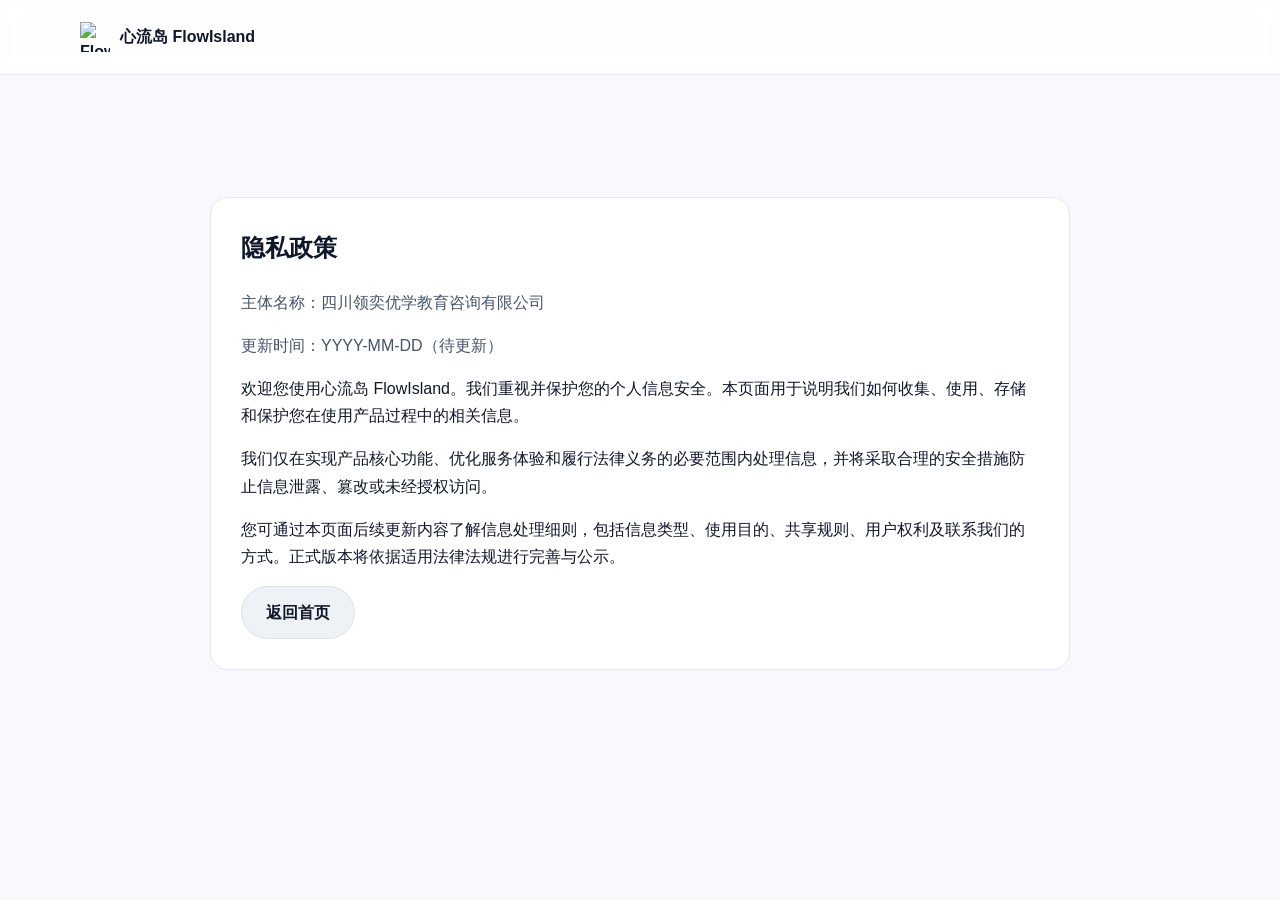
==== privacy.html @ bd2b7c7b "deploy: replace site with new FlowIsland static pages" ====
<!doctype html>
<html lang="zh-CN">
  <head>
    <meta charset="UTF-8" />
    <meta name="viewport" content="width=device-width, initial-scale=1.0" />
    <title>隐私政策 - 心流岛 FlowIsland</title>
    <meta name="description" content="心流岛 FlowIsland 隐私政策页面。" />
    <link rel="icon" type="image/svg+xml" href="assets/favicon.svg" />
    <link rel="stylesheet" href="style.css" />
  </head>
  <body>
    <header class="site-header">
      <div class="container nav-wrap">
        <a class="brand" href="index.html">
          <img src="assets/logo-mark.svg" alt="FlowIsland 标识" />
          <span>心流岛 FlowIsland</span>
        </a>
      </div>
    </header>

    <main class="doc-main section">
      <div class="container narrow">
        <article class="doc-card">
          <h1>隐私政策</h1>
          <p class="doc-meta">主体名称：四川领奕优学教育咨询有限公司</p>
          <p class="doc-meta">更新时间：YYYY-MM-DD（待更新）</p>
          <p>欢迎您使用心流岛 FlowIsland。我们重视并保护您的个人信息安全。本页面用于说明我们如何收集、使用、存储和保护您在使用产品过程中的相关信息。</p>
          <p>我们仅在实现产品核心功能、优化服务体验和履行法律义务的必要范围内处理信息，并将采取合理的安全措施防止信息泄露、篡改或未经授权访问。</p>
          <p>您可通过本页面后续更新内容了解信息处理细则，包括信息类型、使用目的、共享规则、用户权利及联系我们的方式。正式版本将依据适用法律法规进行完善与公示。</p>
          <a class="btn btn-secondary" href="index.html">返回首页</a>
        </article>
      </div>
    </main>
  </body>
</html>
---- style.css ----
:root {
  --bg: #f7f9fc;
  --panel: #ffffff;
  --text: #0f172a;
  --muted: #475569;
  --line: #e2e8f0;
  --navy: #0b1732;
  --max: 1120px;
}
* { box-sizing: border-box; }
html { scroll-behavior: smooth; }
body {
  margin: 0;
  font-family: -apple-system, BlinkMacSystemFont, "PingFang SC", "Microsoft YaHei", sans-serif;
  color: var(--text);
  background: var(--bg);
  line-height: 1.7;
}
a { color: inherit; text-decoration: none; }
.container { width: min(var(--max), calc(100% - 40px)); margin: 0 auto; }
.narrow { width: min(860px, calc(100% - 40px)); }
.section { padding: 86px 0; }
.section-alt { background: #f1f5f9; }
.section-title { margin: 0 0 8px; text-align: center; font-size: clamp(28px, 3vw, 44px); }
.section-subtitle { margin: 0 auto 34px; text-align: center; color: var(--muted); max-width: 820px; }
.site-header { position: sticky; top: 0; z-index: 100; backdrop-filter: blur(10px); background: rgba(255,255,255,.86); border-bottom: 1px solid rgba(15,23,42,.08); }
.nav-wrap { height: 74px; display: flex; align-items: center; justify-content: space-between; gap: 20px; }
.brand { display: inline-flex; align-items: center; gap: 10px; font-weight: 700; }
.brand img { width: 30px; height: 30px; }
.nav-links { display: flex; gap: 24px; font-size: 15px; color: #1e293b; }
.menu-toggle { display: none; border: 1px solid var(--line); border-radius: 12px; background: #fff; padding: 8px 12px; }
.hero-grid { display: grid; grid-template-columns: 1.1fr .9fr; gap: 50px; align-items: center; }
.hero-mark { width: 72px; height: 72px; margin-bottom: 16px; }
.hero-content h1 { font-size: clamp(34px, 4vw, 58px); margin: 0 0 8px; line-height: 1.1; }
.hero-content h2 { margin: 0 0 18px; font-size: clamp(24px, 2.4vw, 36px); }
.hero-content p { margin: 0 0 12px; color: #334155; }
.hero-actions { margin-top: 28px; display: flex; gap: 12px; flex-wrap: wrap; }
.btn { display: inline-flex; align-items: center; justify-content: center; padding: 12px 24px; border-radius: 999px; font-weight: 600; border: 1px solid transparent; }
.btn-primary { background: linear-gradient(135deg, #16c6d9, #2f80ed); color: #fff; }
.btn-secondary { background: #eef2f7; border-color: #dbe2ea; color: #0f172a; }
.hero-device { display: flex; justify-content: center; }
.device-frame { width: min(340px, 85%); border-radius: 40px; padding: 10px; background: #05060b; box-shadow: 0 30px 70px rgba(2,8,23,.35); }
.device-frame img { width: 100%; display: block; border-radius: 32px; }
.text-block p { color: #334155; margin: 0 0 16px; }
.card-grid { display: grid; gap: 18px; }
.two-by-two, .two-col { grid-template-columns: repeat(2, minmax(0,1fr)); }
.three-col { grid-template-columns: repeat(3, minmax(0,1fr)); }
.card { background: #fff; border: 1px solid var(--line); border-radius: 18px; padding: 24px; box-shadow: 0 10px 30px rgba(15,23,42,.04); min-height: 230px; }
.card h3 { margin: 8px 0; font-size: 24px; }
.card p { margin: 0; color: var(--muted); }
.icon { width: 42px; height: 42px; }
.scenario-strip { margin-top: 26px; background: #fff; border: 1px solid var(--line); border-radius: 18px; padding: 26px; }
.scenario-strip h3 { text-align: center; margin: 0 0 16px; font-size: 30px; }
.scenario-grid { display: grid; grid-template-columns: repeat(4, minmax(0,1fr)); gap: 14px; }
.scenario-grid article { background: #f8fafc; border: 1px solid #e5e7eb; border-radius: 14px; padding: 14px; }
.scenario-grid h4 { margin: 0 0 6px; }
.scenario-grid p { margin: 0; color: var(--muted); font-size: 14px; }
.support-card { background: #fff; border: 1px solid var(--line); border-radius: 18px; padding: 28px; }
.support-card h3 { margin: 0 0 8px; }
.support-card p { margin: 0 0 14px; color: #334155; }
.support-card hr { border: 0; border-top: 1px solid var(--line); margin: 18px 0; }
.mail-link { color: #0f766e; font-weight: 700; }
.legal-card { min-height: 250px; }
.text-link { display: inline-block; margin-top: 14px; font-weight: 700; color: #1d4ed8; }
.legal-note { margin: 22px 0 0; text-align: center; color: var(--muted); }
.operation-row { padding: 16px 0; border-bottom: 1px solid var(--line); display: flex; justify-content: space-between; align-items: center; gap: 20px; }
.operation-row:last-child { border-bottom: 0; }
.operation-row span { color: #334155; }
.site-footer { background: var(--navy); color: #dbeafe; padding: 54px 0 24px; }
.footer-grid { display: grid; grid-template-columns: 2fr 1fr 1fr 1fr; gap: 20px; }
.site-footer h3, .site-footer h4 { margin: 0 0 8px; color: #fff; }
.site-footer p, .site-footer a { margin: 0 0 7px; color: #bfdbfe; display: block; font-size: 14px; }
.footer-bottom { margin-top: 22px; padding-top: 22px; border-top: 1px solid rgba(191,219,254,.25); }
.footer-bottom p { margin: 6px 0; color: #a5b4fc; font-size: 13px; }
.doc-main { min-height: calc(100vh - 220px); }
.doc-card { margin: 36px auto 70px; background: #fff; border: 1px solid var(--line); border-radius: 18px; padding: 30px; }
.doc-card h1 { margin-top: 0; }
.doc-meta { color: var(--muted); }
@media (max-width:980px) {
  .hero-grid,.three-col,.two-by-two,.two-col,.scenario-grid,.footer-grid { grid-template-columns: 1fr; }
  .hero-device { order: -1; }
  .card { min-height: 0; }
}
@media (max-width:760px) {
  .container,.narrow { width: calc(100% - 28px); }
  .section { padding: 64px 0; }
  .nav-wrap { height: 64px; position: relative; }
  .menu-toggle { display: inline-flex; }
  .nav-links { position: absolute; right: 0; top: 60px; width: 210px; padding: 12px; border-radius: 14px; border: 1px solid var(--line); background: #fff; flex-direction: column; gap: 6px; box-shadow: 0 10px 30px rgba(15,23,42,.1); opacity: 0; pointer-events: none; transform: translateY(-8px); transition: all .2s ease; }
  .nav-links.open { opacity: 1; pointer-events: auto; transform: translateY(0); }
  .operation-row { flex-direction: column; align-items: flex-start; gap: 6px; }
}
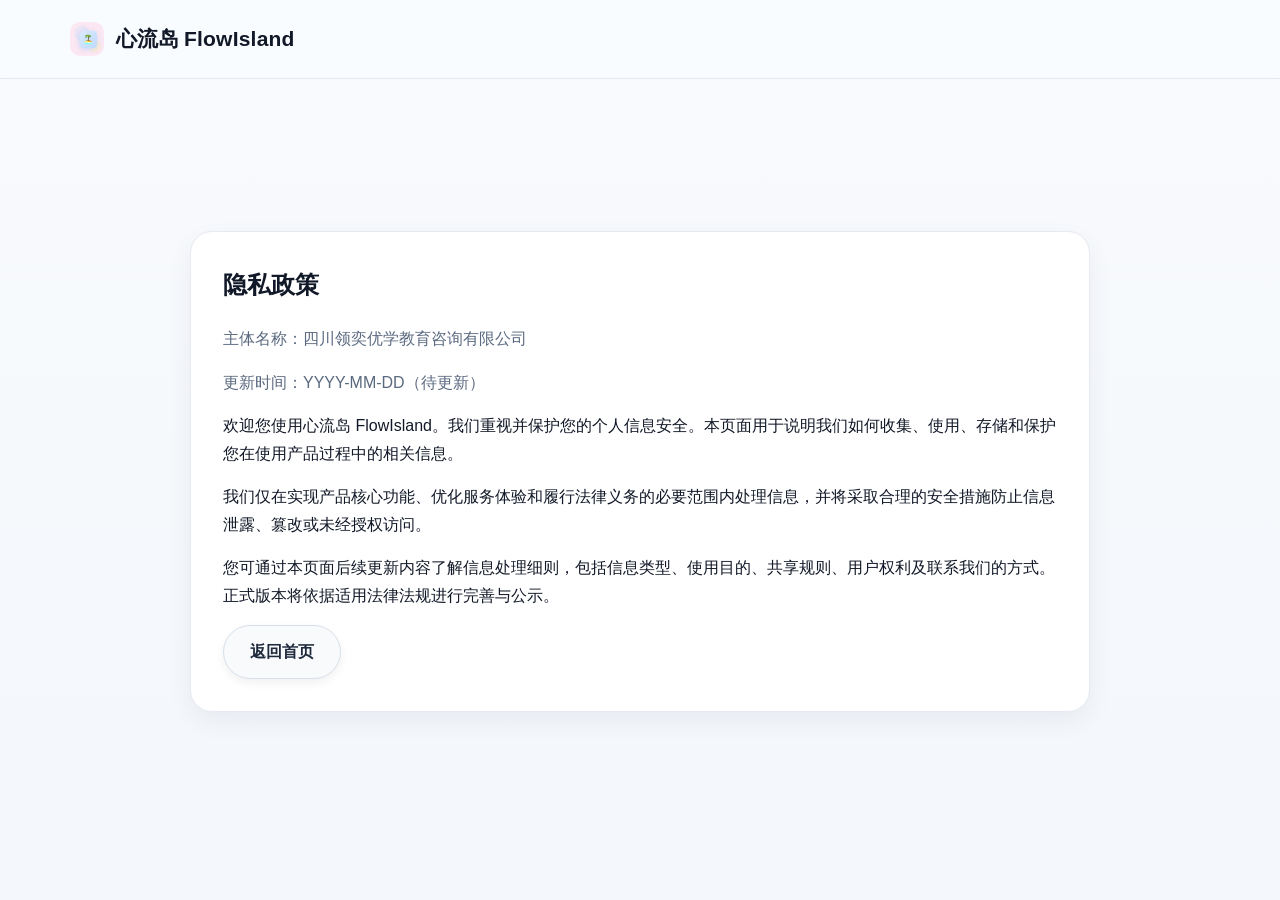
==== commit 3f4aaa81: "refine: align live site with latest local design updates" ====
--- a/privacy.html
+++ b/privacy.html
@@ -12,8 +12,8 @@
     <header class="site-header">
       <div class="container nav-wrap">
         <a class="brand" href="index.html">
-          <img src="assets/logo-mark.svg" alt="FlowIsland 标识" />
-          <span>心流岛 FlowIsland</span>
+          <img src="assets/brand-logo.png" alt="FlowIsland 标识" />
+          <span>心流岛 <span class="brand-en">FlowIsland</span></span>
         </a>
       </div>
     </header>
--- a/style.css
+++ b/style.css
@@ -1,11 +1,16 @@
 :root {
-  --bg: #f7f9fc;
+  --bg: #f5f6fa;
+  --bg-soft: #eef2f7;
   --panel: #ffffff;
-  --text: #0f172a;
+  --text: #111827;
   --muted: #475569;
-  --line: #e2e8f0;
-  --navy: #0b1732;
-  --max: 1120px;
+  --line: #e7eaf0;
+  --line-strong: #dbe2ec;
+  --primary: #178cf6;
+  --navy: #07142f;
+  --max: 1140px;
+  --radius-card: 22px;
+  --shadow-card: 0 10px 26px rgba(18, 38, 63, 0.06);
 }
 * { box-sizing: border-box; }
 html { scroll-behavior: smooth; }
@@ -13,80 +18,292 @@
   margin: 0;
   font-family: -apple-system, BlinkMacSystemFont, "PingFang SC", "Microsoft YaHei", sans-serif;
   color: var(--text);
-  background: var(--bg);
-  line-height: 1.7;
+  background: linear-gradient(180deg, #f8fafd 0%, #f4f7fb 100%);
+  line-height: 1.72;
 }
 a { color: inherit; text-decoration: none; }
-.container { width: min(var(--max), calc(100% - 40px)); margin: 0 auto; }
-.narrow { width: min(860px, calc(100% - 40px)); }
-.section { padding: 86px 0; }
-.section-alt { background: #f1f5f9; }
-.section-title { margin: 0 0 8px; text-align: center; font-size: clamp(28px, 3vw, 44px); }
-.section-subtitle { margin: 0 auto 34px; text-align: center; color: var(--muted); max-width: 820px; }
-.site-header { position: sticky; top: 0; z-index: 100; backdrop-filter: blur(10px); background: rgba(255,255,255,.86); border-bottom: 1px solid rgba(15,23,42,.08); }
-.nav-wrap { height: 74px; display: flex; align-items: center; justify-content: space-between; gap: 20px; }
-.brand { display: inline-flex; align-items: center; gap: 10px; font-weight: 700; }
-.brand img { width: 30px; height: 30px; }
-.nav-links { display: flex; gap: 24px; font-size: 15px; color: #1e293b; }
-.menu-toggle { display: none; border: 1px solid var(--line); border-radius: 12px; background: #fff; padding: 8px 12px; }
-.hero-grid { display: grid; grid-template-columns: 1.1fr .9fr; gap: 50px; align-items: center; }
-.hero-mark { width: 72px; height: 72px; margin-bottom: 16px; }
-.hero-content h1 { font-size: clamp(34px, 4vw, 58px); margin: 0 0 8px; line-height: 1.1; }
-.hero-content h2 { margin: 0 0 18px; font-size: clamp(24px, 2.4vw, 36px); }
-.hero-content p { margin: 0 0 12px; color: #334155; }
-.hero-actions { margin-top: 28px; display: flex; gap: 12px; flex-wrap: wrap; }
-.btn { display: inline-flex; align-items: center; justify-content: center; padding: 12px 24px; border-radius: 999px; font-weight: 600; border: 1px solid transparent; }
-.btn-primary { background: linear-gradient(135deg, #16c6d9, #2f80ed); color: #fff; }
-.btn-secondary { background: #eef2f7; border-color: #dbe2ea; color: #0f172a; }
+.container { width: min(var(--max), calc(100% - 48px)); margin: 0 auto; }
+.narrow { width: min(900px, calc(100% - 48px)); }
+.section { padding: 112px 0; }
+.section-alt { background: var(--bg-soft); }
+.section-title {
+  margin: 0 0 12px;
+  text-align: center;
+  letter-spacing: -0.02em;
+  font-size: clamp(34px, 3.2vw, 48px);
+  line-height: 1.2;
+}
+.section-subtitle {
+  margin: 0 auto 44px;
+  text-align: center;
+  color: #526071;
+  font-size: clamp(16px, 1.35vw, 20px);
+  max-width: 860px;
+}
+
+.site-header {
+  position: sticky;
+  top: 0;
+  z-index: 120;
+  backdrop-filter: blur(12px);
+  background: rgba(250, 252, 255, 0.86);
+  border-bottom: 1px solid rgba(120, 137, 165, 0.16);
+}
+.nav-wrap { min-height: 78px; display: flex; align-items: center; justify-content: space-between; gap: 20px; }
+.brand { display: inline-flex; align-items: center; gap: 12px; font-weight: 700; font-size: 21px; letter-spacing: -0.01em; }
+.brand img { width: 34px; height: 34px; border-radius: 10px; }
+.brand-en {
+  font-family: "SF Pro Display", "Segoe UI", Arial, sans-serif;
+  letter-spacing: 0.01em;
+}
+.nav-links { display: flex; gap: 34px; font-size: 15px; color: #334155; }
+.nav-links a { font-weight: 520; transition: color .18s ease; }
+.nav-links a:hover { color: var(--primary); }
+.menu-toggle { display: none; border: 1px solid var(--line-strong); border-radius: 12px; background: #fff; padding: 8px 13px; }
+
+.hero {
+  position: relative;
+  overflow: hidden;
+  padding-top: 126px;
+  padding-bottom: 106px;
+}
+.hero::before,
+.hero::after {
+  content: "";
+  position: absolute;
+  border-radius: 999px;
+  pointer-events: none;
+  filter: blur(2px);
+}
+.hero::before {
+  width: 460px; height: 460px;
+  left: -120px; top: 30px;
+  background: radial-gradient(circle, rgba(201, 220, 252, 0.45), rgba(201, 220, 252, 0.02));
+}
+.hero::after {
+  width: 380px; height: 380px;
+  right: -90px; top: 120px;
+  background: radial-gradient(circle, rgba(247, 206, 220, 0.38), rgba(247, 206, 220, 0.02));
+}
+.hero-grid {
+  position: relative;
+  z-index: 2;
+  display: grid;
+  grid-template-columns: 1.04fr 0.96fr;
+  gap: 72px;
+  align-items: center;
+}
+.hero-mark {
+  width: 92px;
+  height: 92px;
+  margin-bottom: 24px;
+  border-radius: 28px;
+  box-shadow: 0 18px 34px rgba(53, 79, 121, 0.16);
+}
+.hero-content h1 {
+  margin: 0 0 14px;
+  font-size: clamp(48px, 5.2vw, 74px);
+  line-height: 1.05;
+  letter-spacing: -0.03em;
+}
+.hero-content h2 {
+  margin: 0 0 20px;
+  font-size: clamp(30px, 2.6vw, 40px);
+  line-height: 1.18;
+  letter-spacing: -0.02em;
+}
+.hero-content .hero-lead {
+  margin: 0 0 10px;
+  font-size: 24px;
+  color: #334155;
+  font-weight: 520;
+}
+.hero-content .hero-desc {
+  margin: 0;
+  max-width: 620px;
+  font-size: 19px;
+  color: #4a5c72;
+}
+.hero-actions { margin-top: 34px; display: flex; gap: 14px; flex-wrap: wrap; }
+.btn {
+  display: inline-flex;
+  align-items: center;
+  justify-content: center;
+  min-height: 48px;
+  padding: 12px 26px;
+  border-radius: 999px;
+  font-weight: 620;
+  border: 1px solid transparent;
+  transition: transform .18s ease, box-shadow .18s ease;
+}
+.btn:hover { transform: translateY(-1px); }
+.btn-primary {
+  background: linear-gradient(125deg, #14c6dc 0%, #257ef6 84%);
+  color: #fff;
+  box-shadow: 0 10px 25px rgba(39, 126, 246, 0.34);
+}
+.btn-secondary {
+  background: #f8fafc;
+  border-color: #d8e0ea;
+  color: #1e293b;
+  box-shadow: 0 4px 10px rgba(15, 23, 42, 0.06);
+}
+
 .hero-device { display: flex; justify-content: center; }
-.device-frame { width: min(340px, 85%); border-radius: 40px; padding: 10px; background: #05060b; box-shadow: 0 30px 70px rgba(2,8,23,.35); }
-.device-frame img { width: 100%; display: block; border-radius: 32px; }
-.text-block p { color: #334155; margin: 0 0 16px; }
-.card-grid { display: grid; gap: 18px; }
-.two-by-two, .two-col { grid-template-columns: repeat(2, minmax(0,1fr)); }
-.three-col { grid-template-columns: repeat(3, minmax(0,1fr)); }
-.card { background: #fff; border: 1px solid var(--line); border-radius: 18px; padding: 24px; box-shadow: 0 10px 30px rgba(15,23,42,.04); min-height: 230px; }
-.card h3 { margin: 8px 0; font-size: 24px; }
-.card p { margin: 0; color: var(--muted); }
-.icon { width: 42px; height: 42px; }
-.scenario-strip { margin-top: 26px; background: #fff; border: 1px solid var(--line); border-radius: 18px; padding: 26px; }
-.scenario-strip h3 { text-align: center; margin: 0 0 16px; font-size: 30px; }
-.scenario-grid { display: grid; grid-template-columns: repeat(4, minmax(0,1fr)); gap: 14px; }
-.scenario-grid article { background: #f8fafc; border: 1px solid #e5e7eb; border-radius: 14px; padding: 14px; }
-.scenario-grid h4 { margin: 0 0 6px; }
-.scenario-grid p { margin: 0; color: var(--muted); font-size: 14px; }
-.support-card { background: #fff; border: 1px solid var(--line); border-radius: 18px; padding: 28px; }
-.support-card h3 { margin: 0 0 8px; }
-.support-card p { margin: 0 0 14px; color: #334155; }
-.support-card hr { border: 0; border-top: 1px solid var(--line); margin: 18px 0; }
+.device-frame {
+  width: min(420px, 100%);
+  padding: 0;
+  background: transparent;
+  border-radius: 0;
+  box-shadow: none;
+}
+.device-frame img {
+  width: 100%;
+  display: block;
+  border-radius: 26px;
+  background: transparent;
+  filter: drop-shadow(0 26px 52px rgba(8, 15, 34, 0.22));
+}
+
+.text-block p { color: #3f5066; margin: 0 0 20px; font-size: 17px; }
+.card-grid { display: grid; gap: 22px; }
+.two-by-two, .two-col { grid-template-columns: repeat(2, minmax(0, 1fr)); }
+.three-col { grid-template-columns: repeat(3, minmax(0, 1fr)); }
+
+.card,
+.support-card,
+.scenario-strip {
+  background: var(--panel);
+  border: 1px solid var(--line);
+  border-radius: var(--radius-card);
+  box-shadow: var(--shadow-card);
+}
+.card {
+  padding: 28px;
+  min-height: 242px;
+}
+.card h3 { margin: 10px 0 10px; font-size: 29px; letter-spacing: -0.02em; line-height: 1.22; }
+.card p { margin: 0; color: #526073; font-size: 16px; }
+.icon {
+  width: 46px;
+  height: 46px;
+  border-radius: 13px;
+  box-shadow: 0 8px 18px rgba(65, 90, 130, 0.16);
+}
+
+.scenario-strip { margin-top: 30px; padding: 30px; }
+.scenario-strip h3 { text-align: center; margin: 0 0 20px; font-size: 36px; letter-spacing: -0.02em; }
+.scenario-grid { display: grid; grid-template-columns: repeat(4, minmax(0, 1fr)); gap: 16px; }
+.scenario-grid article {
+  background: #f8fbff;
+  border: 1px solid #e4eaf2;
+  border-radius: 16px;
+  padding: 16px;
+}
+.scenario-grid h4 { margin: 0 0 8px; font-size: 18px; }
+.scenario-grid p { margin: 0; color: #58687d; font-size: 14px; }
+
+.support-card { padding: 32px; }
+.support-card h3 { margin: 0 0 10px; font-size: 23px; }
+.support-card p { margin: 0 0 16px; color: #44546a; }
+.support-card hr { border: 0; border-top: 1px solid var(--line); margin: 20px 0; }
 .mail-link { color: #0f766e; font-weight: 700; }
-.legal-card { min-height: 250px; }
-.text-link { display: inline-block; margin-top: 14px; font-weight: 700; color: #1d4ed8; }
-.legal-note { margin: 22px 0 0; text-align: center; color: var(--muted); }
-.operation-row { padding: 16px 0; border-bottom: 1px solid var(--line); display: flex; justify-content: space-between; align-items: center; gap: 20px; }
+.legal-card { min-height: 266px; }
+.text-link { display: inline-block; margin-top: 16px; font-weight: 700; color: #1d4ed8; }
+.legal-note { margin: 24px 0 0; text-align: center; color: #5a6880; }
+.operation-row {
+  padding: 18px 0;
+  border-bottom: 1px solid var(--line);
+  display: flex;
+  justify-content: space-between;
+  align-items: center;
+  gap: 20px;
+}
 .operation-row:last-child { border-bottom: 0; }
-.operation-row span { color: #334155; }
-.site-footer { background: var(--navy); color: #dbeafe; padding: 54px 0 24px; }
-.footer-grid { display: grid; grid-template-columns: 2fr 1fr 1fr 1fr; gap: 20px; }
-.site-footer h3, .site-footer h4 { margin: 0 0 8px; color: #fff; }
-.site-footer p, .site-footer a { margin: 0 0 7px; color: #bfdbfe; display: block; font-size: 14px; }
-.footer-bottom { margin-top: 22px; padding-top: 22px; border-top: 1px solid rgba(191,219,254,.25); }
-.footer-bottom p { margin: 6px 0; color: #a5b4fc; font-size: 13px; }
+.operation-row span { color: #43556d; }
+
+.site-footer {
+  background: linear-gradient(160deg, #081836 0%, #09152f 100%);
+  color: #dbeafe;
+  padding: 74px 0 28px;
+}
+.footer-grid { display: grid; grid-template-columns: 2.2fr 1fr 1fr 1fr; gap: 28px; }
+.site-footer h3,
+.site-footer h4 { margin: 0 0 10px; color: #fff; }
+.site-footer h3 { font-size: 24px; }
+.site-footer p,
+.site-footer a { margin: 0 0 9px; color: #bfdbfe; display: block; font-size: 14px; line-height: 1.75; }
+.footer-bottom {
+  margin-top: 28px;
+  padding-top: 22px;
+  border-top: 1px solid rgba(191, 219, 254, 0.21);
+}
+.footer-bottom p { margin: 6px 0; color: #a9b7e4; font-size: 13px; }
+
 .doc-main { min-height: calc(100vh - 220px); }
-.doc-card { margin: 36px auto 70px; background: #fff; border: 1px solid var(--line); border-radius: 18px; padding: 30px; }
+.doc-card {
+  margin: 40px auto 76px;
+  background: #fff;
+  border: 1px solid var(--line);
+  border-radius: 22px;
+  padding: 32px;
+  box-shadow: var(--shadow-card);
+}
 .doc-card h1 { margin-top: 0; }
-.doc-meta { color: var(--muted); }
-@media (max-width:980px) {
-  .hero-grid,.three-col,.two-by-two,.two-col,.scenario-grid,.footer-grid { grid-template-columns: 1fr; }
+.doc-meta { color: #5b6a80; }
+
+@media (max-width: 1050px) {
+  .hero-grid { gap: 44px; }
+  .hero-content .hero-lead { font-size: 21px; }
+  .card h3 { font-size: 25px; }
+}
+
+@media (max-width: 980px) {
+  .hero-grid,
+  .three-col,
+  .two-by-two,
+  .two-col,
+  .scenario-grid,
+  .footer-grid { grid-template-columns: 1fr; }
+  .hero { padding-top: 96px; }
   .hero-device { order: -1; }
   .card { min-height: 0; }
-}
-@media (max-width:760px) {
-  .container,.narrow { width: calc(100% - 28px); }
-  .section { padding: 64px 0; }
-  .nav-wrap { height: 64px; position: relative; }
+  .device-frame { width: min(380px, 92%); }
+}
+
+@media (max-width: 760px) {
+  .container,
+  .narrow { width: calc(100% - 30px); }
+  .section { padding: 76px 0; }
+  .section-title { font-size: 34px; }
+  .section-subtitle { margin-bottom: 30px; font-size: 16px; }
+  .nav-wrap { min-height: 66px; position: relative; }
+  .brand { font-size: 18px; }
   .menu-toggle { display: inline-flex; }
-  .nav-links { position: absolute; right: 0; top: 60px; width: 210px; padding: 12px; border-radius: 14px; border: 1px solid var(--line); background: #fff; flex-direction: column; gap: 6px; box-shadow: 0 10px 30px rgba(15,23,42,.1); opacity: 0; pointer-events: none; transform: translateY(-8px); transition: all .2s ease; }
+  .nav-links {
+    position: absolute;
+    right: 0;
+    top: 62px;
+    width: 224px;
+    padding: 12px;
+    border-radius: 14px;
+    border: 1px solid var(--line);
+    background: #fff;
+    flex-direction: column;
+    gap: 6px;
+    box-shadow: 0 16px 34px rgba(15, 23, 42, 0.12);
+    opacity: 0;
+    pointer-events: none;
+    transform: translateY(-8px);
+    transition: all 0.2s ease;
+  }
   .nav-links.open { opacity: 1; pointer-events: auto; transform: translateY(0); }
+  .hero-mark { width: 74px; height: 74px; margin-bottom: 18px; }
+  .hero-content h1 { font-size: 46px; }
+  .hero-content h2 { font-size: 28px; }
+  .hero-content .hero-lead { font-size: 20px; }
+  .hero-content .hero-desc { font-size: 16px; }
+  .card h3 { font-size: 24px; }
+  .scenario-strip h3 { font-size: 30px; }
   .operation-row { flex-direction: column; align-items: flex-start; gap: 6px; }
 }
